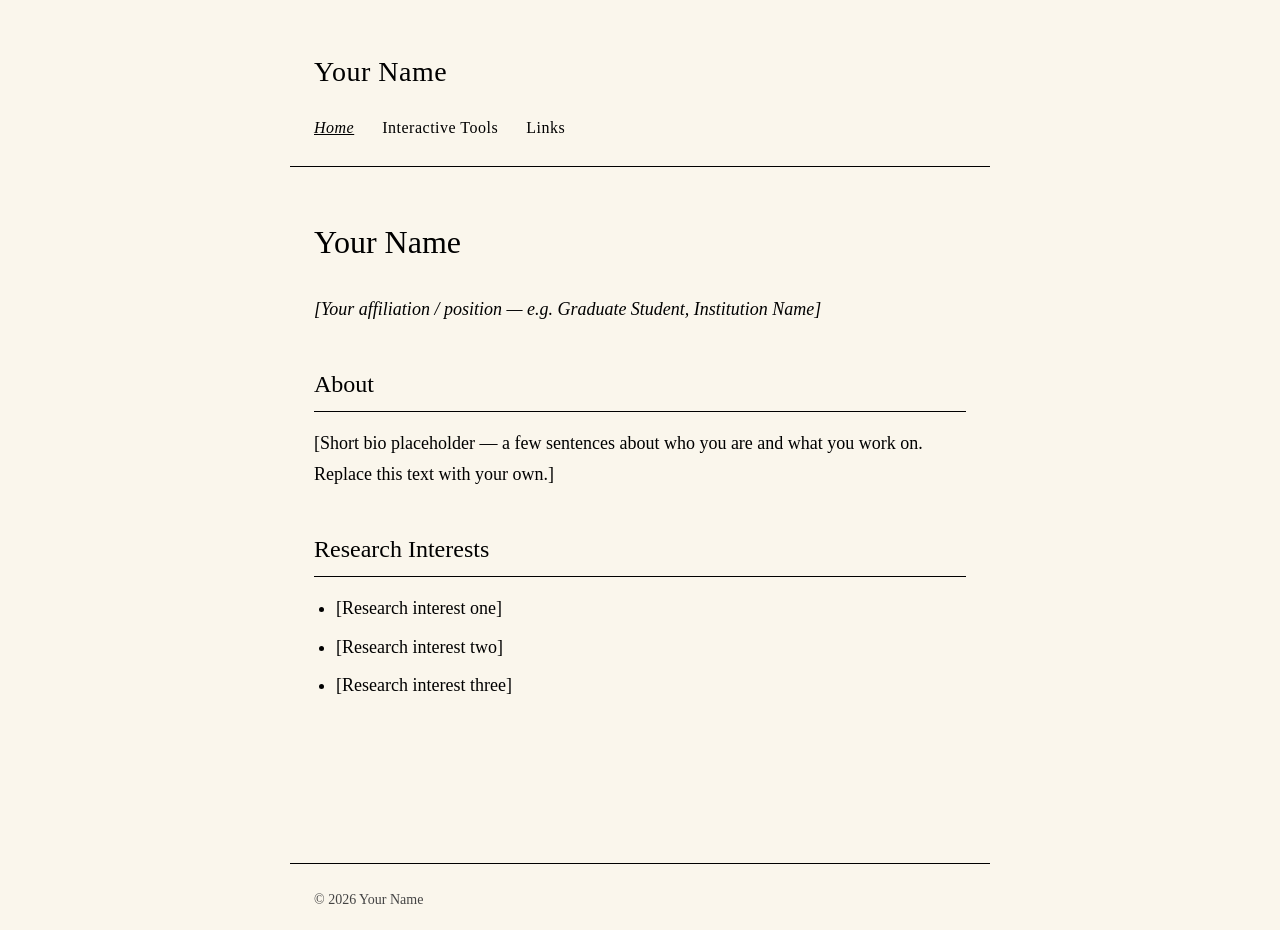
==== index.html @ babb1900 "Add files via upload" ====
<!DOCTYPE html>
<html lang="en">
<head>
  <meta charset="UTF-8" />
  <meta name="viewport" content="width=device-width, initial-scale=1.0" />
  <title>Your Name</title>
  <link rel="stylesheet" href="style.css" />
</head>
<body>

  <header class="site-header">
    <p class="site-title">Your Name</p>
    <nav class="site-nav" aria-label="Main navigation">
      <ul>
        <li><a href="index.html" aria-current="page">Home</a></li>
        <li><a href="tools.html">Interactive Tools</a></li>
        <li><a href="links.html">Links</a></li>
      </ul>
    </nav>
  </header>

  <main class="page-wrap">
    <h1>Your Name</h1>
    <p class="affiliation">[Your affiliation / position — e.g. Graduate Student, Institution Name]</p>

    <h2>About</h2>
    <p>[Short bio placeholder — a few sentences about who you are and what you work on. Replace this text with your own.]</p>

    <h2>Research Interests</h2>
    <ul class="plain-list">
      <li>[Research interest one]</li>
      <li>[Research interest two]</li>
      <li>[Research interest three]</li>
    </ul>
  </main>

  <footer class="site-footer">
    <p>&copy; <span id="year"></span> Your Name</p>
  </footer>

  <script>
    document.getElementById("year").textContent = new Date().getFullYear();
  </script>

</body>
</html>
---- style.css ----
/* ---------------------------------------------
   Base
--------------------------------------------- */
* {
  box-sizing: border-box;
}

body {
  margin: 0;
  background-color: #FAF6EC; /* cream */
  color: #000000;
  font-family: "Times New Roman", Times, serif;
  line-height: 1.7;
  font-size: 18px;
}

a {
  color: #000000;
  text-decoration: underline;
}

a:hover,
a:focus {
  color: #444444;
}

a:focus-visible,
button:focus-visible {
  outline: 2px solid #000000;
  outline-offset: 3px;
}

/* ---------------------------------------------
   Layout
--------------------------------------------- */
.page-wrap {
  max-width: 700px;
  margin: 0 auto;
  padding: 0 24px 80px;
}

/* ---------------------------------------------
   Nav
--------------------------------------------- */
header.site-header {
  max-width: 700px;
  margin: 0 auto;
  padding: 48px 24px 24px;
  border-bottom: 1px solid #000000;
  margin-bottom: 48px;
}

.site-title {
  font-size: 28px;
  margin: 0 0 16px;
  font-weight: normal;
  letter-spacing: 0.5px;
}

nav.site-nav ul {
  list-style: none;
  display: flex;
  gap: 28px;
  margin: 0;
  padding: 0;
}

nav.site-nav a {
  text-decoration: none;
  font-size: 16px;
  letter-spacing: 0.5px;
}

nav.site-nav a[aria-current="page"] {
  text-decoration: underline;
  font-style: italic;
}

/* ---------------------------------------------
   Typography
--------------------------------------------- */
h1 {
  font-size: 32px;
  font-weight: normal;
  margin: 0 0 24px;
}

h2 {
  font-size: 24px;
  font-weight: normal;
  margin: 40px 0 16px;
  border-bottom: 1px solid #000000;
  padding-bottom: 6px;
}

p {
  margin: 0 0 18px;
}

.affiliation {
  font-style: italic;
  margin: 0 0 32px;
  font-size: 18px;
}

/* ---------------------------------------------
   Lists
--------------------------------------------- */
ul.plain-list {
  padding-left: 22px;
  margin: 0 0 18px;
}

ul.plain-list li {
  margin-bottom: 8px;
}

/* ---------------------------------------------
   Links page
--------------------------------------------- */
ul.links-list {
  list-style: none;
  padding: 0;
  margin: 0;
}

ul.links-list li {
  padding: 14px 0;
  border-bottom: 1px solid #cfc9b8;
}

ul.links-list li:first-child {
  border-top: 1px solid #cfc9b8;
}

/* ---------------------------------------------
   Tools page
--------------------------------------------- */
.tool-block {
  margin-bottom: 48px;
  padding-bottom: 32px;
  border-bottom: 1px solid #cfc9b8;
}

.tool-block:last-child {
  border-bottom: none;
}

.tool-placeholder {
  border: 1px dashed #000000;
  padding: 40px 20px;
  text-align: center;
  font-style: italic;
  color: #555555;
}

/* ---------------------------------------------
   Footer
--------------------------------------------- */
footer.site-footer {
  max-width: 700px;
  margin: 64px auto 0;
  padding: 24px 24px 0;
  border-top: 1px solid #000000;
  font-size: 14px;
  color: #444444;
}
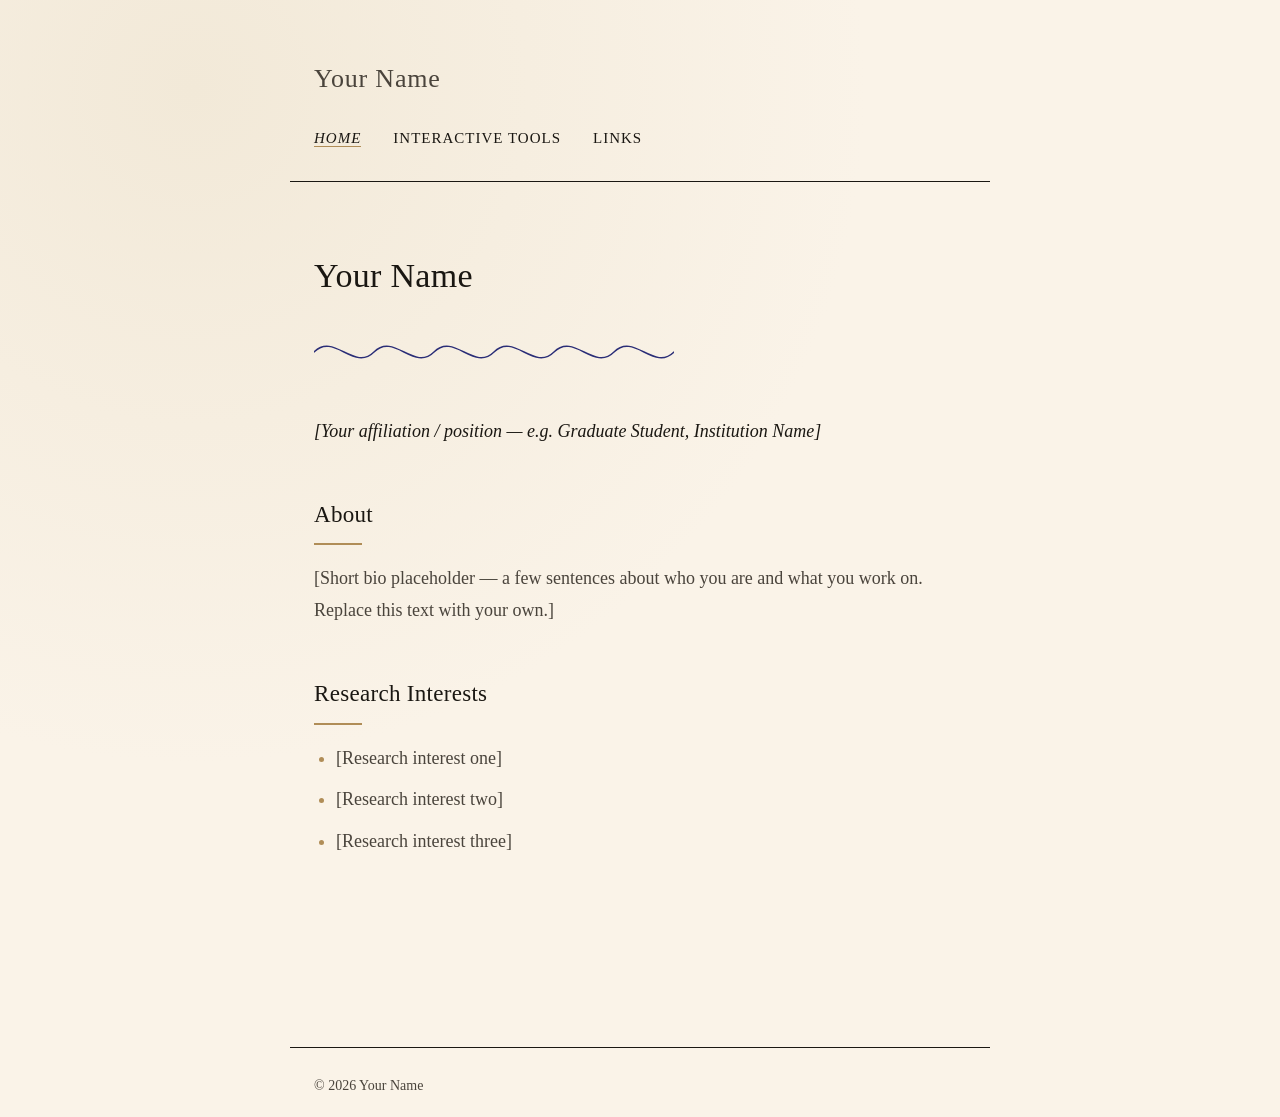
==== commit 26a9d066: "Add files via upload" ====
--- a/index.html
+++ b/index.html
@@ -20,27 +20,35 @@
   </header>
 
   <main class="page-wrap">
-    <h1>Your Name</h1>
-    <p class="affiliation">[Your affiliation / position — e.g. Graduate Student, Institution Name]</p>
+    <div class="hero">
+      <h1>Your Name</h1>
 
-    <h2>About</h2>
-    <p>[Short bio placeholder — a few sentences about who you are and what you work on. Replace this text with your own.]</p>
+      <svg class="wave-signature" viewBox="0 0 360 48" xmlns="http://www.w3.org/2000/svg" aria-hidden="true">
+        <path d="M0,24 C20,4 40,44 60,24 C80,4 100,44 120,24 C140,4 160,44 180,24 C200,4 220,44 240,24 C260,4 280,44 300,24 C320,4 340,44 360,24" />
+      </svg>
 
-    <h2>Research Interests</h2>
-    <ul class="plain-list">
-      <li>[Research interest one]</li>
-      <li>[Research interest two]</li>
-      <li>[Research interest three]</li>
-    </ul>
+      <p class="affiliation">[Your affiliation / position — e.g. Graduate Student, Institution Name]</p>
+    </div>
+
+    <section data-reveal>
+      <h2>About</h2>
+      <p>[Short bio placeholder — a few sentences about who you are and what you work on. Replace this text with your own.]</p>
+    </section>
+
+    <section data-reveal>
+      <h2>Research Interests</h2>
+      <ul class="plain-list">
+        <li>[Research interest one]</li>
+        <li>[Research interest two]</li>
+        <li>[Research interest three]</li>
+      </ul>
+    </section>
   </main>
 
   <footer class="site-footer">
     <p>&copy; <span id="year"></span> Your Name</p>
   </footer>
 
-  <script>
-    document.getElementById("year").textContent = new Date().getFullYear();
-  </script>
-
+  <script src="script.js"></script>
 </body>
 </html>
--- a/style.css
+++ b/style.css
@@ -1,123 +1,232 @@
-/* ---------------------------------------------
+/* ==================================================
+   Design tokens
+================================================== */
+:root {
+  --cream: #FAF3E8;
+  --cream-deep: #F2E9D8;
+  --ink: #1A1712;
+  --ink-soft: #4A443C;
+  --indigo: #2B2E77;
+  --gold: #B08D57;
+  --rule: #DDD2B8;
+}
+
+@view-transition {
+  navigation: auto;
+}
+
+/* ==================================================
    Base
---------------------------------------------- */
-* {
-  box-sizing: border-box;
+================================================== */
+* { box-sizing: border-box; }
+
+@media (prefers-reduced-motion: reduce) {
+  *, *::before, *::after {
+    animation-duration: 0.001ms !important;
+    animation-iteration-count: 1 !important;
+    transition-duration: 0.001ms !important;
+    scroll-behavior: auto !important;
+  }
+}
+
+html {
+  scroll-behavior: smooth;
 }
 
 body {
   margin: 0;
-  background-color: #FAF6EC; /* cream */
-  color: #000000;
+  background-color: var(--cream);
+  background-image: radial-gradient(circle at 15% 8%, var(--cream-deep) 0%, transparent 45%);
+  color: var(--ink);
   font-family: "Times New Roman", Times, serif;
-  line-height: 1.7;
+  line-height: 1.75;
   font-size: 18px;
 }
 
 a {
-  color: #000000;
-  text-decoration: underline;
+  color: var(--ink);
+  text-decoration: none;
+  background-image: linear-gradient(var(--indigo), var(--indigo));
+  background-size: 0% 1px;
+  background-position: 0 100%;
+  background-repeat: no-repeat;
+  padding-bottom: 1px;
+  transition: background-size 0.35s ease, color 0.35s ease;
 }
 
 a:hover,
 a:focus {
-  color: #444444;
+  color: var(--indigo);
+  background-size: 100% 1px;
 }
 
 a:focus-visible,
 button:focus-visible {
-  outline: 2px solid #000000;
+  outline: 2px solid var(--indigo);
   outline-offset: 3px;
 }
 
-/* ---------------------------------------------
+/* ==================================================
    Layout
---------------------------------------------- */
+================================================== */
 .page-wrap {
   max-width: 700px;
   margin: 0 auto;
-  padding: 0 24px 80px;
-}
-
-/* ---------------------------------------------
-   Nav
---------------------------------------------- */
+  padding: 0 24px 100px;
+}
+
+/* ==================================================
+   Header / Nav
+================================================== */
 header.site-header {
   max-width: 700px;
   margin: 0 auto;
-  padding: 48px 24px 24px;
-  border-bottom: 1px solid #000000;
-  margin-bottom: 48px;
+  padding: 56px 24px 28px;
+  border-bottom: 1px solid var(--ink);
+  margin-bottom: 64px;
 }
 
 .site-title {
-  font-size: 28px;
-  margin: 0 0 16px;
+  font-size: 26px;
+  margin: 0 0 20px;
   font-weight: normal;
-  letter-spacing: 0.5px;
+  letter-spacing: 0.8px;
 }
 
 nav.site-nav ul {
   list-style: none;
   display: flex;
-  gap: 28px;
+  gap: 32px;
   margin: 0;
   padding: 0;
 }
 
 nav.site-nav a {
-  text-decoration: none;
-  font-size: 16px;
-  letter-spacing: 0.5px;
+  font-size: 15px;
+  letter-spacing: 1px;
+  text-transform: uppercase;
+  background-image: linear-gradient(var(--gold), var(--gold));
+  background-size: 0% 1px;
+}
+
+nav.site-nav a:hover,
+nav.site-nav a:focus {
+  color: var(--ink);
+  background-size: 100% 1px;
 }
 
 nav.site-nav a[aria-current="page"] {
-  text-decoration: underline;
   font-style: italic;
-}
-
-/* ---------------------------------------------
+  background-size: 100% 1px;
+}
+
+/* ==================================================
+   Hero + signature wave
+================================================== */
+.hero {
+  margin-bottom: 8px;
+}
+
+.wave-signature {
+  width: 100%;
+  max-width: 360px;
+  height: 48px;
+  margin: 4px 0 40px;
+  display: block;
+}
+
+.wave-signature path {
+  fill: none;
+  stroke: var(--indigo);
+  stroke-width: 1.4;
+  stroke-linecap: round;
+  stroke-dasharray: 600;
+  stroke-dashoffset: 600;
+  animation: draw-wave 2.2s ease forwards 0.3s,
+             pulse-wave 4.5s ease-in-out infinite 2.6s;
+}
+
+@keyframes draw-wave {
+  to { stroke-dashoffset: 0; }
+}
+
+@keyframes pulse-wave {
+  0%, 100% { opacity: 0.55; }
+  50% { opacity: 1; }
+}
+
+/* ==================================================
    Typography
---------------------------------------------- */
+================================================== */
 h1 {
-  font-size: 32px;
+  font-size: 34px;
   font-weight: normal;
-  margin: 0 0 24px;
+  letter-spacing: 0.3px;
+  margin: 0 0 22px;
 }
 
 h2 {
-  font-size: 24px;
+  font-size: 23px;
   font-weight: normal;
-  margin: 40px 0 16px;
-  border-bottom: 1px solid #000000;
-  padding-bottom: 6px;
-}
-
-p {
-  margin: 0 0 18px;
-}
+  letter-spacing: 0.3px;
+  margin: 48px 0 18px;
+  position: relative;
+  padding-bottom: 10px;
+}
+
+h2::after {
+  content: "";
+  position: absolute;
+  left: 0;
+  bottom: 0;
+  width: 48px;
+  height: 2px;
+  background: var(--gold);
+}
+
+p { margin: 0 0 18px; color: var(--ink-soft); }
 
 .affiliation {
   font-style: italic;
-  margin: 0 0 32px;
+  margin: 0 0 36px;
   font-size: 18px;
-}
-
-/* ---------------------------------------------
+  color: var(--ink);
+}
+
+/* ==================================================
+   Scroll reveal
+================================================== */
+[data-reveal] {
+  opacity: 0;
+  transform: translateY(16px);
+  transition: opacity 0.7s ease, transform 0.7s ease;
+}
+
+[data-reveal].is-visible {
+  opacity: 1;
+  transform: translateY(0);
+}
+
+/* ==================================================
    Lists
---------------------------------------------- */
+================================================== */
 ul.plain-list {
   padding-left: 22px;
   margin: 0 0 18px;
 }
 
 ul.plain-list li {
-  margin-bottom: 8px;
-}
-
-/* ---------------------------------------------
+  margin-bottom: 10px;
+  color: var(--ink-soft);
+}
+
+ul.plain-list li::marker {
+  color: var(--gold);
+}
+
+/* ==================================================
    Links page
---------------------------------------------- */
+================================================== */
 ul.links-list {
   list-style: none;
   padding: 0;
@@ -125,43 +234,75 @@
 }
 
 ul.links-list li {
-  padding: 14px 0;
-  border-bottom: 1px solid #cfc9b8;
+  padding: 16px 0;
+  border-bottom: 1px solid var(--rule);
+  transition: padding-left 0.3s ease;
 }
 
 ul.links-list li:first-child {
-  border-top: 1px solid #cfc9b8;
-}
-
-/* ---------------------------------------------
+  border-top: 1px solid var(--rule);
+}
+
+ul.links-list li:hover {
+  padding-left: 8px;
+}
+
+ul.links-list a {
+  font-size: 19px;
+}
+
+/* ==================================================
    Tools page
---------------------------------------------- */
+================================================== */
 .tool-block {
-  margin-bottom: 48px;
-  padding-bottom: 32px;
-  border-bottom: 1px solid #cfc9b8;
-}
-
-.tool-block:last-child {
-  border-bottom: none;
-}
+  margin-bottom: 52px;
+  padding-bottom: 36px;
+  border-bottom: 1px solid var(--rule);
+}
+
+.tool-block:last-child { border-bottom: none; }
 
 .tool-placeholder {
-  border: 1px dashed #000000;
-  padding: 40px 20px;
+  border: 1px dashed var(--gold);
+  padding: 44px 20px;
   text-align: center;
   font-style: italic;
-  color: #555555;
-}
-
-/* ---------------------------------------------
+  color: var(--ink-soft);
+  background: var(--cream-deep);
+  transition: background 0.3s ease;
+}
+
+.tool-placeholder:hover {
+  background: #EEE2C8;
+}
+
+/* ==================================================
    Footer
---------------------------------------------- */
+================================================== */
 footer.site-footer {
   max-width: 700px;
-  margin: 64px auto 0;
-  padding: 24px 24px 0;
-  border-top: 1px solid #000000;
+  margin: 72px auto 0;
+  padding: 26px 24px 0;
+  border-top: 1px solid var(--ink);
   font-size: 14px;
-  color: #444444;
-}
+  color: var(--ink-soft);
+}
+
+/* ==================================================
+   View Transitions (cross-page)
+================================================== */
+::view-transition-old(root) {
+  animation: fade-slide-out 0.4s ease both;
+}
+
+::view-transition-new(root) {
+  animation: fade-slide-in 0.45s ease both;
+}
+
+@keyframes fade-slide-out {
+  to { opacity: 0; transform: translateY(-8px); }
+}
+
+@keyframes fade-slide-in {
+  from { opacity: 0; transform: translateY(8px); }
+}
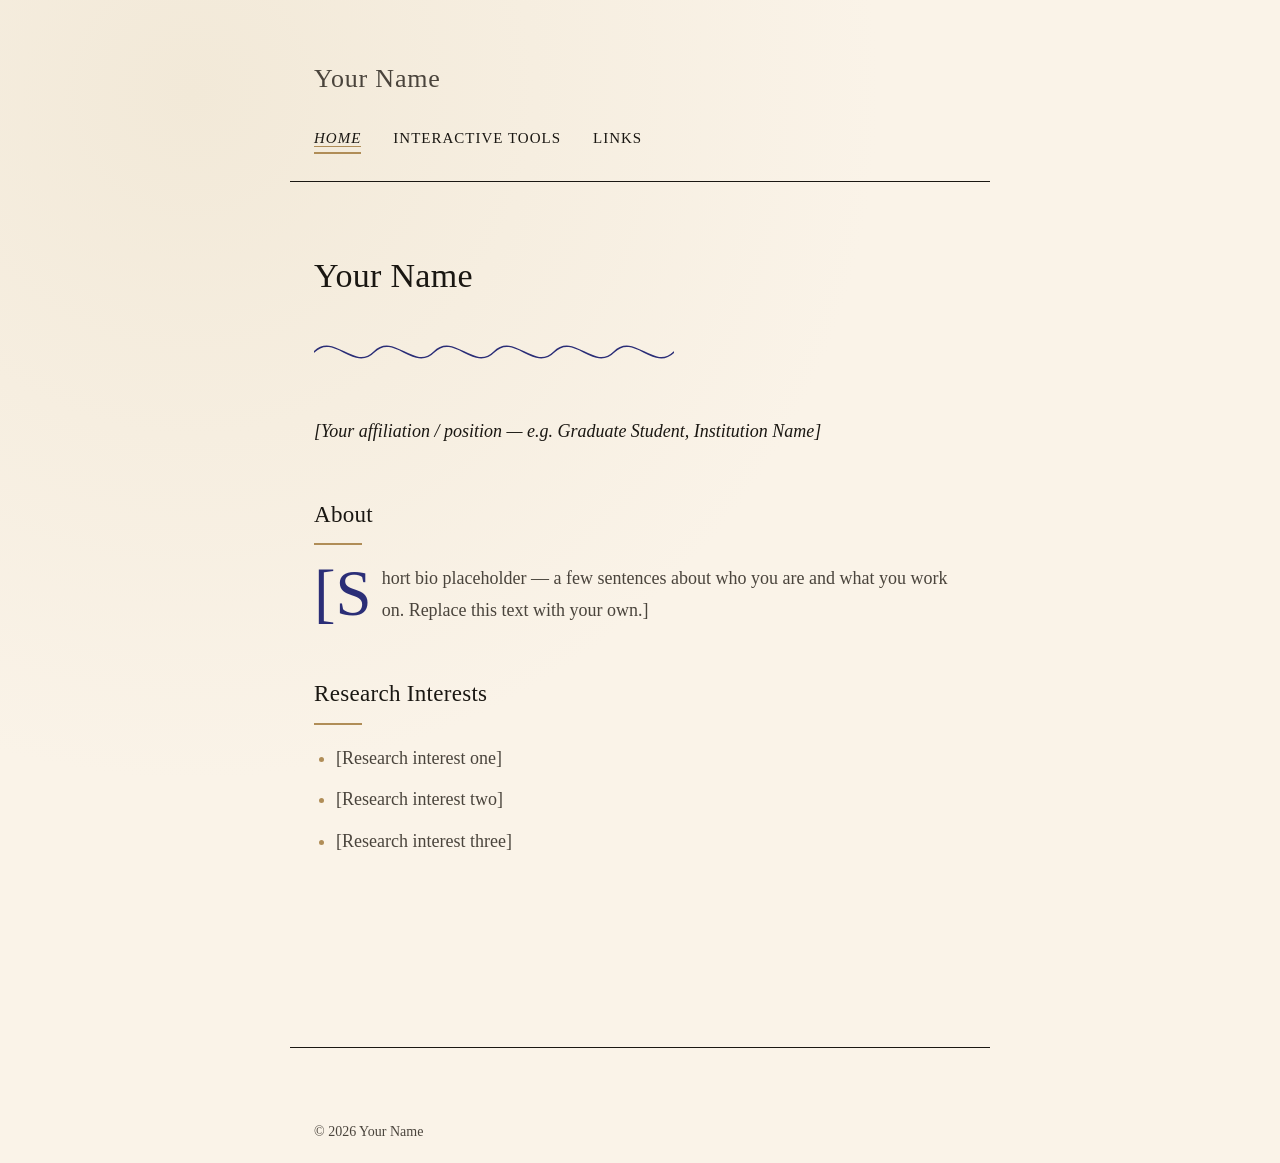
==== commit e85dd41c: "Add files via upload" ====
--- a/index.html
+++ b/index.html
@@ -32,7 +32,7 @@
 
     <section data-reveal>
       <h2>About</h2>
-      <p>[Short bio placeholder — a few sentences about who you are and what you work on. Replace this text with your own.]</p>
+      <p class="lead">[Short bio placeholder — a few sentences about who you are and what you work on. Replace this text with your own.]</p>
     </section>
 
     <section data-reveal>
@@ -46,6 +46,9 @@
   </main>
 
   <footer class="site-footer">
+    <svg class="wave-signature footer-wave" viewBox="0 0 360 48" xmlns="http://www.w3.org/2000/svg" aria-hidden="true">
+      <path d="M0,24 C20,4 40,44 60,24 C80,4 100,44 120,24 C140,4 160,44 180,24 C200,4 220,44 240,24 C260,4 280,44 300,24 C320,4 340,44 360,24" />
+    </svg>
     <p>&copy; <span id="year"></span> Your Name</p>
   </footer>
 
--- a/style.css
+++ b/style.css
@@ -277,8 +277,66 @@
 }
 
 /* ==================================================
+   Drop cap
+================================================== */
+p.lead::first-letter {
+  font-size: 3.6em;
+  line-height: 0.75;
+  float: left;
+  padding-right: 10px;
+  padding-top: 6px;
+  color: var(--indigo);
+}
+
+/* ==================================================
+   Sliding nav indicator
+================================================== */
+nav.site-nav ul {
+  position: relative;
+}
+
+.nav-indicator {
+  position: absolute;
+  bottom: -1px;
+  height: 2px;
+  background: var(--gold);
+  left: 0;
+  width: 0;
+  transition: left 0.35s ease, width 0.35s ease;
+}
+
+/* ==================================================
+   Lensing tool frame
+================================================== */
+.lens-frame {
+  border: 1px solid var(--ink);
+  background: #000000;
+  margin: 8px 0 4px;
+  overflow-x: auto;
+  line-height: 0;
+}
+
+.lens-caption {
+  font-size: 15px;
+  font-style: italic;
+  color: var(--ink-soft);
+  margin-top: 12px;
+}
+
+/* ==================================================
    Footer
 ================================================== */
+.footer-wave {
+  max-width: 220px;
+  height: 28px;
+  opacity: 0.4;
+  margin: 0 0 18px;
+}
+
+.footer-wave path {
+  animation: pulse-wave 5s ease-in-out infinite;
+}
+
 footer.site-footer {
   max-width: 700px;
   margin: 72px auto 0;
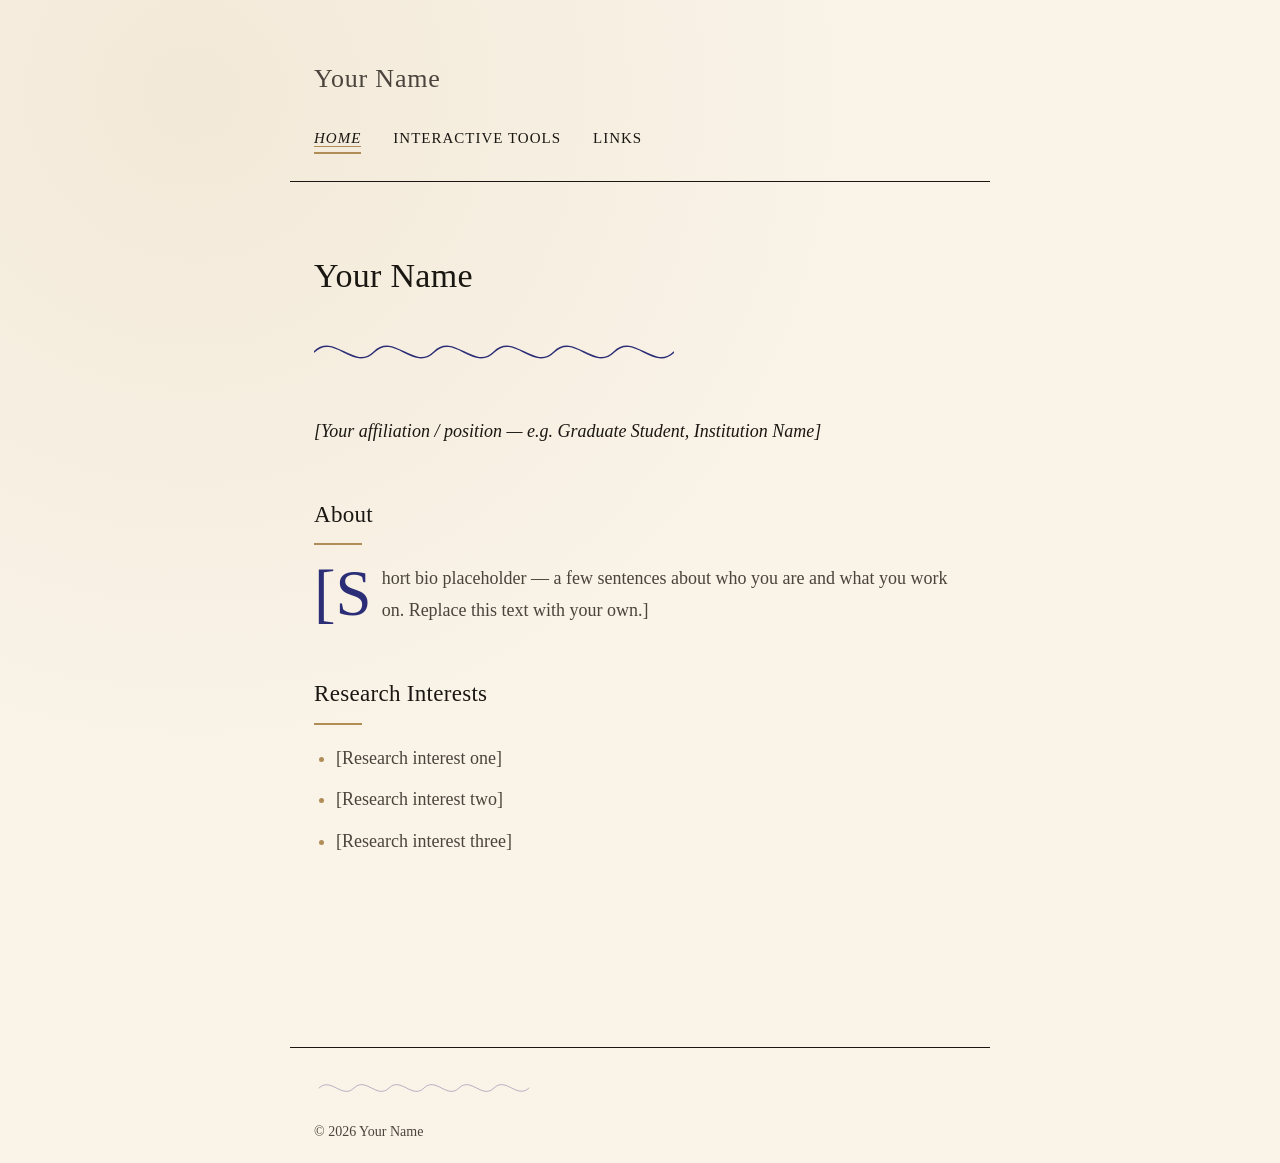
==== commit fcbb260a: "Add files via upload" ====
--- a/index.html
+++ b/index.html
@@ -4,6 +4,11 @@
   <meta charset="UTF-8" />
   <meta name="viewport" content="width=device-width, initial-scale=1.0" />
   <title>Your Name</title>
+  <meta name="description" content="[One-line description of who you are and what you research — shown in search results and link previews.]" />
+  <meta property="og:title" content="Your Name" />
+  <meta property="og:type" content="website" />
+  <meta property="og:description" content="[Same one-line description, shown when this link is shared.]" />
+  <link rel="icon" type="image/svg+xml" href="data:image/svg+xml,%3Csvg xmlns=%27http://www.w3.org/2000/svg%27 viewBox=%270 0 64 64%27%3E%3Ccircle cx=%2732%27 cy=%2732%27 r=%2732%27 fill=%27%23FAF3E8%27/%3E%3Cpath d=%27M6 34C14 20 22 48 32 34C42 20 50 48 58 34%27 stroke=%27%232B2E77%27 stroke-width=%274%27 fill=%27none%27 stroke-linecap=%27round%27/%3E%3C/svg%3E" />
   <link rel="stylesheet" href="style.css" />
 </head>
 <body>
--- a/style.css
+++ b/style.css
@@ -262,20 +262,6 @@
 
 .tool-block:last-child { border-bottom: none; }
 
-.tool-placeholder {
-  border: 1px dashed var(--gold);
-  padding: 44px 20px;
-  text-align: center;
-  font-style: italic;
-  color: var(--ink-soft);
-  background: var(--cream-deep);
-  transition: background 0.3s ease;
-}
-
-.tool-placeholder:hover {
-  background: #EEE2C8;
-}
-
 /* ==================================================
    Drop cap
 ================================================== */
@@ -306,22 +292,60 @@
 }
 
 /* ==================================================
-   Lensing tool frame
-================================================== */
-.lens-frame {
-  border: 1px solid var(--ink);
-  background: #000000;
+   Simulation frames (lensing + BBH merger)
+================================================== */
+.sim-frame {
+  border: 2px solid var(--ink);
+  border-radius: 16px;
+  background: #FAF3E8;
   margin: 8px 0 4px;
+  overflow: hidden;
+}
+
+.sim-scroll {
   overflow-x: auto;
   line-height: 0;
 }
 
-.lens-caption {
+.sim-caption {
   font-size: 15px;
   font-style: italic;
   color: var(--ink-soft);
   margin-top: 12px;
 }
+
+/* ==================================================
+   Pill button (randomize / play controls)
+================================================== */
+.btn-pill {
+  display: inline-flex;
+  align-items: center;
+  gap: 8px;
+  padding: 10px 24px;
+  margin: 4px 0 20px;
+  border: 1.5px solid var(--ink);
+  border-radius: 999px;
+  background: transparent;
+  color: var(--ink);
+  font-family: "Times New Roman", Times, serif;
+  font-size: 16px;
+  letter-spacing: 0.4px;
+  cursor: pointer;
+  transition: background 0.3s ease, color 0.3s ease, transform 0.2s ease, box-shadow 0.3s ease;
+}
+
+.btn-pill:hover {
+  background: var(--indigo);
+  color: var(--cream);
+  border-color: var(--indigo);
+  transform: translateY(-1px);
+  box-shadow: 0 6px 16px rgba(43, 46, 119, 0.25);
+}
+
+.btn-pill:active {
+  transform: translateY(0);
+}
+
 
 /* ==================================================
    Footer
@@ -334,6 +358,7 @@
 }
 
 .footer-wave path {
+  stroke-dashoffset: 0;
   animation: pulse-wave 5s ease-in-out infinite;
 }
 
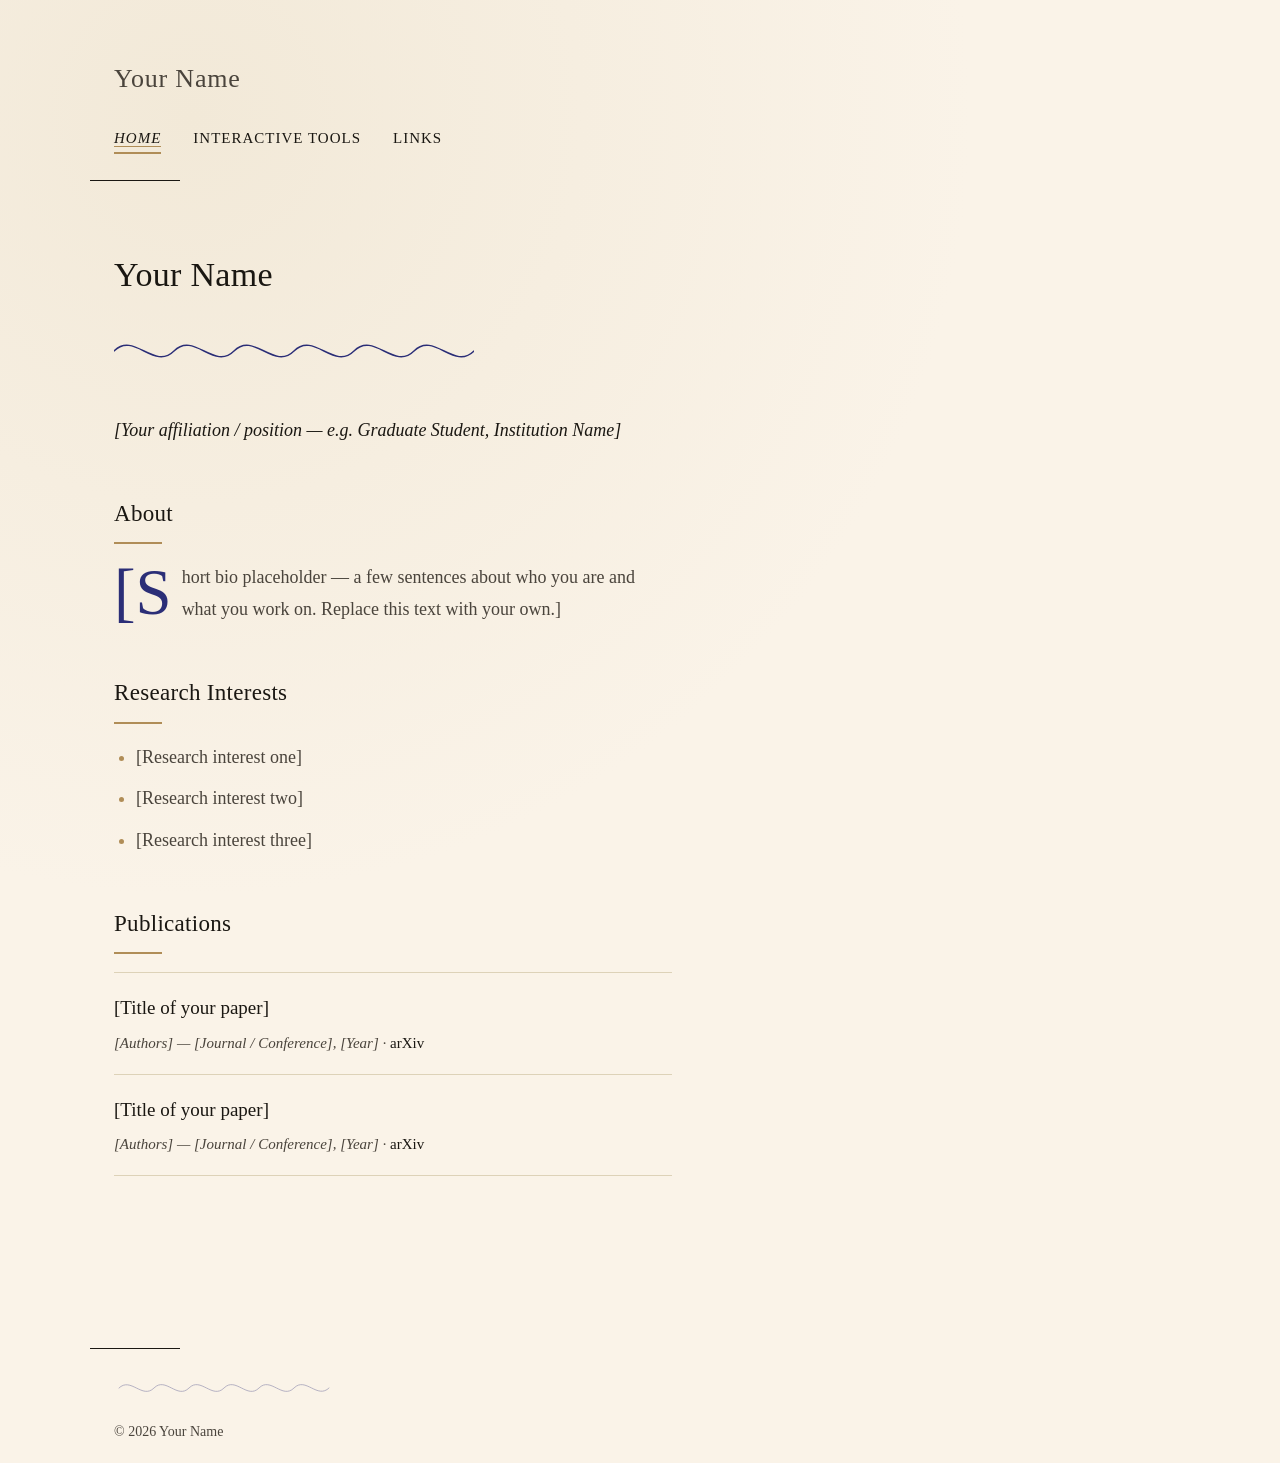
==== commit 9b33a93e: "Add files via upload" ====
--- a/index.html
+++ b/index.html
@@ -48,6 +48,20 @@
         <li>[Research interest three]</li>
       </ul>
     </section>
+
+    <section data-reveal>
+      <h2>Publications</h2>
+      <ul class="pub-list">
+        <li>
+          <a href="#" class="pub-title">[Title of your paper]</a>
+          <p class="pub-meta">[Authors] &mdash; <em>[Journal / Conference]</em>, [Year] &middot; <a href="#">arXiv</a></p>
+        </li>
+        <li>
+          <a href="#" class="pub-title">[Title of your paper]</a>
+          <p class="pub-meta">[Authors] &mdash; <em>[Journal / Conference]</em>, [Year] &middot; <a href="#">arXiv</a></p>
+        </li>
+      </ul>
+    </section>
   </main>
 
   <footer class="site-footer">
--- a/style.css
+++ b/style.css
@@ -31,10 +31,14 @@
 
 html {
   scroll-behavior: smooth;
+  overflow-x: hidden;
+  width: 100%;
 }
 
 body {
   margin: 0;
+  overflow-x: hidden;
+  width: 100%;
   background-color: var(--cream);
   background-image: radial-gradient(circle at 15% 8%, var(--cream-deep) 0%, transparent 45%);
   color: var(--ink);
@@ -70,7 +74,7 @@
    Layout
 ================================================== */
 .page-wrap {
-  max-width: 700px;
+  max-width: 1100px;
   margin: 0 auto;
   padding: 0 24px 100px;
 }
@@ -79,11 +83,20 @@
    Header / Nav
 ================================================== */
 header.site-header {
-  max-width: 700px;
-  margin: 0 auto;
+  position: relative;
+  max-width: 1100px;
+  margin: 0 auto 64px;
   padding: 56px 24px 28px;
-  border-bottom: 1px solid var(--ink);
-  margin-bottom: 64px;
+}
+
+header.site-header::after {
+  content: "";
+  position: absolute;
+  left: 0;
+  bottom: 0;
+  width: 90px;
+  height: 1px;
+  background: var(--ink);
 }
 
 .site-title {
@@ -186,6 +199,18 @@
 
 p { margin: 0 0 18px; color: var(--ink-soft); }
 
+/* Body text and lists keep a comfortable reading measure even though the
+   page itself is wide — long lines are harder to read regardless of
+   screen size. Headings, the hero, and simulation panels are exempt so
+   they can use the full available width. */
+p, .affiliation, ul.plain-list, ul.links-list {
+  max-width: 62ch;
+}
+
+.sim-caption {
+  max-width: none;
+}
+
 .affiliation {
   font-style: italic;
   margin: 0 0 36px;
@@ -292,6 +317,42 @@
 }
 
 /* ==================================================
+   Publications
+================================================== */
+.pub-list {
+  list-style: none;
+  padding: 0;
+  margin: 0;
+  max-width: 62ch;
+}
+
+.pub-list li {
+  padding: 18px 0;
+  border-bottom: 1px solid var(--rule);
+}
+
+.pub-list li:first-child {
+  border-top: 1px solid var(--rule);
+}
+
+.pub-title {
+  display: block;
+  font-size: 19px;
+  margin-bottom: 4px;
+}
+
+.pub-meta {
+  margin: 0;
+  font-size: 15px;
+  font-style: italic;
+  color: var(--ink-soft);
+}
+
+.pub-meta a {
+  font-style: normal;
+}
+
+/* ==================================================
    Simulation frames (lensing + BBH merger)
 ================================================== */
 .sim-frame {
@@ -300,11 +361,18 @@
   background: #FAF3E8;
   margin: 8px 0 4px;
   overflow: hidden;
+  max-width: 100%;
 }
 
 .sim-scroll {
   overflow-x: auto;
   line-height: 0;
+  max-width: 100%;
+}
+
+.sim-scroll canvas {
+  max-width: 100%;
+  display: block;
 }
 
 .sim-caption {
@@ -363,14 +431,24 @@
 }
 
 footer.site-footer {
-  max-width: 700px;
+  position: relative;
+  max-width: 1100px;
   margin: 72px auto 0;
   padding: 26px 24px 0;
-  border-top: 1px solid var(--ink);
   font-size: 14px;
   color: var(--ink-soft);
 }
 
+footer.site-footer::before {
+  content: "";
+  position: absolute;
+  left: 0;
+  top: 0;
+  width: 90px;
+  height: 1px;
+  background: var(--ink);
+}
+
 /* ==================================================
    View Transitions (cross-page)
 ================================================== */
@@ -389,3 +467,32 @@
 @keyframes fade-slide-in {
   from { opacity: 0; transform: translateY(8px); }
 }
+
+/* ==================================================
+   Mobile: prevent nav from overflowing viewport width
+   (overflow here is what forces mobile browsers to
+   zoom the whole page out, causing the "90% width" look)
+================================================== */
+@media (max-width: 600px) {
+  header.site-header {
+    padding: 40px 16px 20px;
+  }
+
+  .page-wrap {
+    padding: 0 16px 80px;
+  }
+
+  .site-title {
+    font-size: 21px;
+  }
+
+  nav.site-nav ul {
+    gap: 14px;
+    flex-wrap: wrap;
+  }
+
+  nav.site-nav a {
+    font-size: 12px;
+    letter-spacing: 0.5px;
+  }
+}
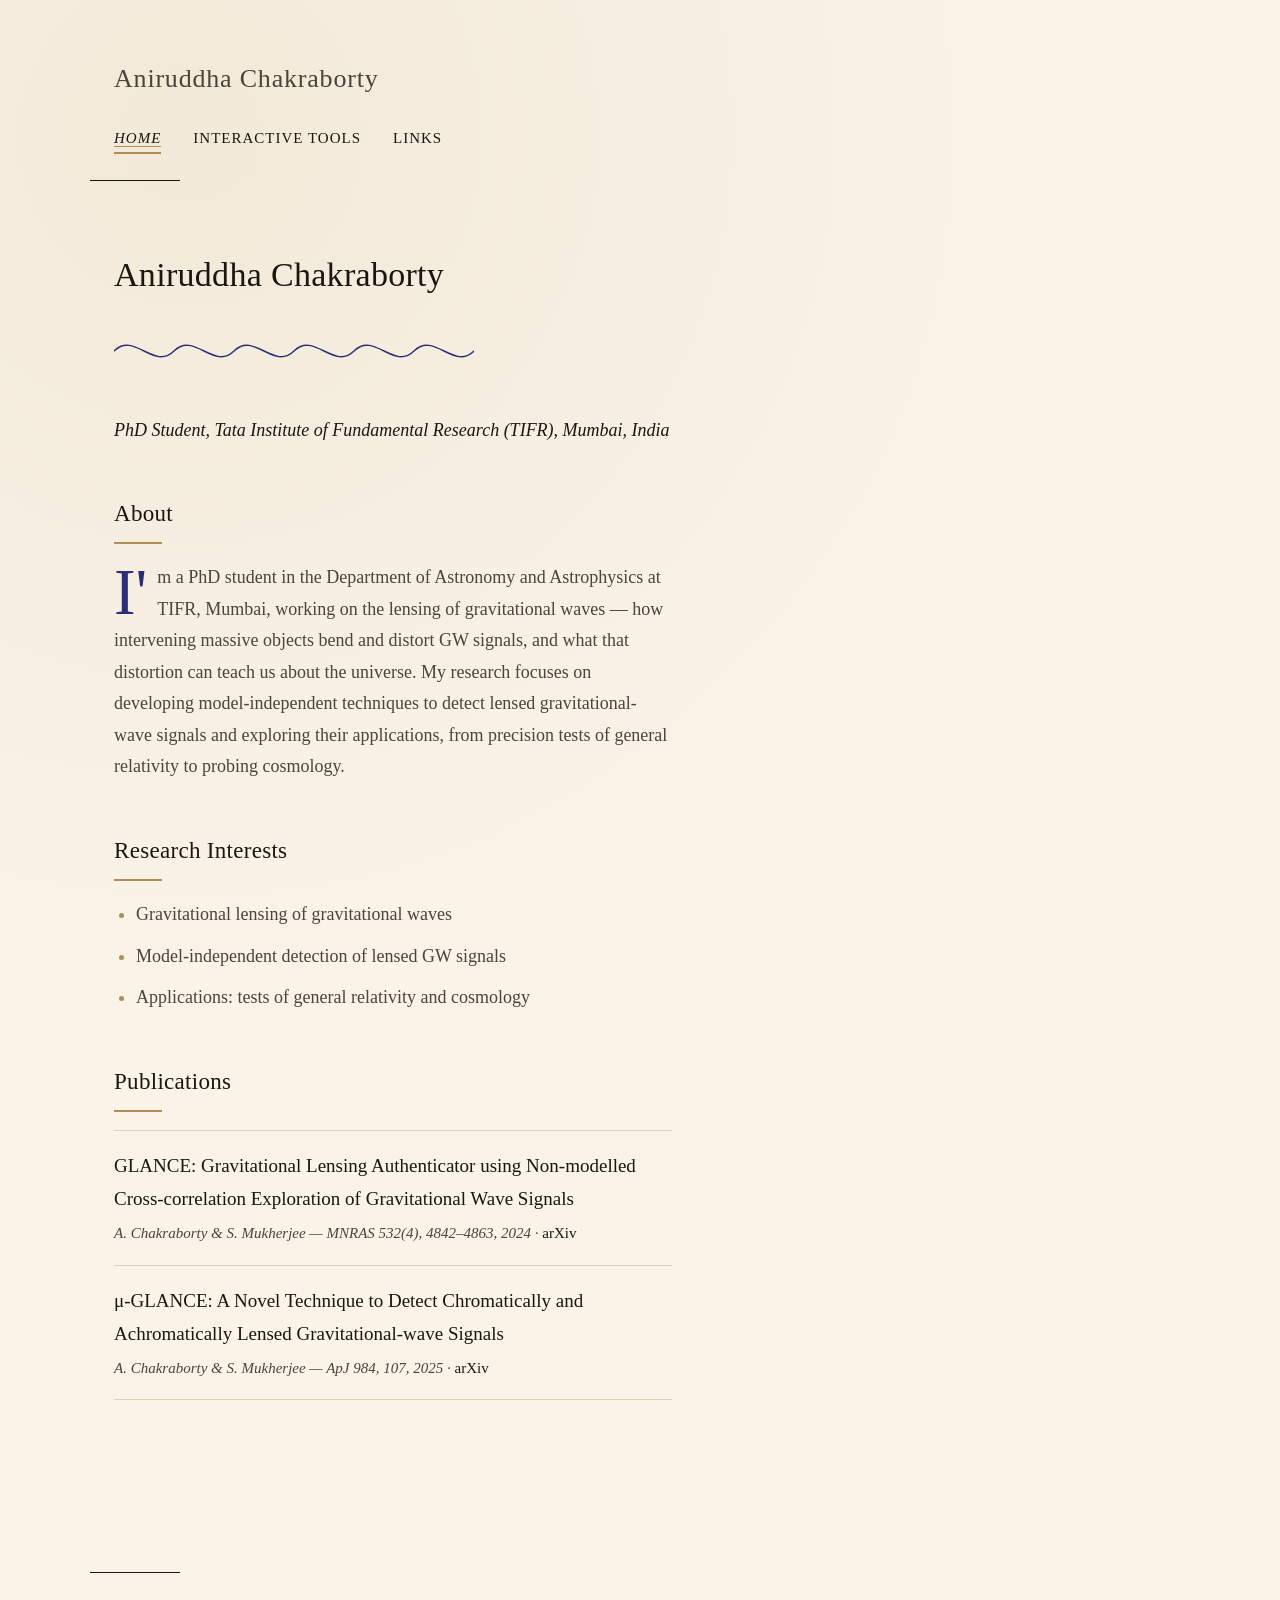
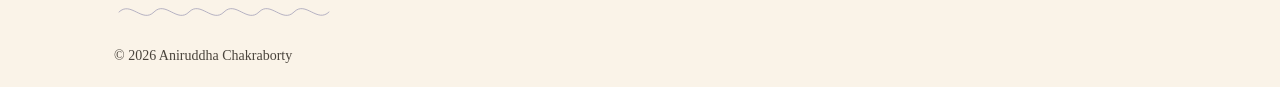
==== commit c09a4916: "Add files via upload" ====
--- a/index.html
+++ b/index.html
@@ -3,18 +3,18 @@
 <head>
   <meta charset="UTF-8" />
   <meta name="viewport" content="width=device-width, initial-scale=1.0" />
-  <title>Your Name</title>
-  <meta name="description" content="[One-line description of who you are and what you research — shown in search results and link previews.]" />
-  <meta property="og:title" content="Your Name" />
+  <title>Aniruddha Chakraborty</title>
+  <meta name="description" content="Aniruddha Chakraborty — PhD student at TIFR working on the lensing of gravitational waves, its detection, and applications." />
+  <meta property="og:title" content="Aniruddha Chakraborty" />
   <meta property="og:type" content="website" />
-  <meta property="og:description" content="[Same one-line description, shown when this link is shared.]" />
+  <meta property="og:description" content="PhD student at TIFR working on the lensing of gravitational waves, its detection, and applications." />
   <link rel="icon" type="image/svg+xml" href="data:image/svg+xml,%3Csvg xmlns=%27http://www.w3.org/2000/svg%27 viewBox=%270 0 64 64%27%3E%3Ccircle cx=%2732%27 cy=%2732%27 r=%2732%27 fill=%27%23FAF3E8%27/%3E%3Cpath d=%27M6 34C14 20 22 48 32 34C42 20 50 48 58 34%27 stroke=%27%232B2E77%27 stroke-width=%274%27 fill=%27none%27 stroke-linecap=%27round%27/%3E%3C/svg%3E" />
   <link rel="stylesheet" href="style.css" />
 </head>
 <body>
 
   <header class="site-header">
-    <p class="site-title">Your Name</p>
+    <p class="site-title">Aniruddha Chakraborty</p>
     <nav class="site-nav" aria-label="Main navigation">
       <ul>
         <li><a href="index.html" aria-current="page">Home</a></li>
@@ -26,26 +26,26 @@
 
   <main class="page-wrap">
     <div class="hero">
-      <h1>Your Name</h1>
+      <h1>Aniruddha Chakraborty</h1>
 
       <svg class="wave-signature" viewBox="0 0 360 48" xmlns="http://www.w3.org/2000/svg" aria-hidden="true">
         <path d="M0,24 C20,4 40,44 60,24 C80,4 100,44 120,24 C140,4 160,44 180,24 C200,4 220,44 240,24 C260,4 280,44 300,24 C320,4 340,44 360,24" />
       </svg>
 
-      <p class="affiliation">[Your affiliation / position — e.g. Graduate Student, Institution Name]</p>
+      <p class="affiliation">PhD Student, Tata Institute of Fundamental Research (TIFR), Mumbai, India</p>
     </div>
 
     <section data-reveal>
       <h2>About</h2>
-      <p class="lead">[Short bio placeholder — a few sentences about who you are and what you work on. Replace this text with your own.]</p>
+      <p class="lead">I'm a PhD student in the Department of Astronomy and Astrophysics at TIFR, Mumbai, working on the lensing of gravitational waves &mdash; how intervening massive objects bend and distort GW signals, and what that distortion can teach us about the universe. My research focuses on developing model-independent techniques to detect lensed gravitational-wave signals and exploring their applications, from precision tests of general relativity to probing cosmology.</p>
     </section>
 
     <section data-reveal>
       <h2>Research Interests</h2>
       <ul class="plain-list">
-        <li>[Research interest one]</li>
-        <li>[Research interest two]</li>
-        <li>[Research interest three]</li>
+        <li>Gravitational lensing of gravitational waves</li>
+        <li>Model-independent detection of lensed GW signals</li>
+        <li>Applications: tests of general relativity and cosmology</li>
       </ul>
     </section>
 
@@ -53,12 +53,12 @@
       <h2>Publications</h2>
       <ul class="pub-list">
         <li>
-          <a href="#" class="pub-title">[Title of your paper]</a>
-          <p class="pub-meta">[Authors] &mdash; <em>[Journal / Conference]</em>, [Year] &middot; <a href="#">arXiv</a></p>
+          <a href="https://academic.oup.com/mnras/article/532/4/4842/7720535" class="pub-title" target="_blank" rel="noopener noreferrer">GLANCE: Gravitational Lensing Authenticator using Non-modelled Cross-correlation Exploration of Gravitational Wave Signals</a>
+          <p class="pub-meta">A. Chakraborty &amp; S. Mukherjee &mdash; <em>MNRAS</em> 532(4), 4842&ndash;4863, 2024 &middot; <a href="https://arxiv.org/abs/2403.03982" target="_blank" rel="noopener noreferrer">arXiv</a></p>
         </li>
         <li>
-          <a href="#" class="pub-title">[Title of your paper]</a>
-          <p class="pub-meta">[Authors] &mdash; <em>[Journal / Conference]</em>, [Year] &middot; <a href="#">arXiv</a></p>
+          <a href="https://iopscience.iop.org/article/10.3847/1538-4357/adc578" class="pub-title" target="_blank" rel="noopener noreferrer">&mu;-GLANCE: A Novel Technique to Detect Chromatically and Achromatically Lensed Gravitational-wave Signals</a>
+          <p class="pub-meta">A. Chakraborty &amp; S. Mukherjee &mdash; <em>ApJ</em> 984, 107, 2025 &middot; <a href="https://arxiv.org/abs/2410.06995" target="_blank" rel="noopener noreferrer">arXiv</a></p>
         </li>
       </ul>
     </section>
@@ -68,7 +68,7 @@
     <svg class="wave-signature footer-wave" viewBox="0 0 360 48" xmlns="http://www.w3.org/2000/svg" aria-hidden="true">
       <path d="M0,24 C20,4 40,44 60,24 C80,4 100,44 120,24 C140,4 160,44 180,24 C200,4 220,44 240,24 C260,4 280,44 300,24 C320,4 340,44 360,24" />
     </svg>
-    <p>&copy; <span id="year"></span> Your Name</p>
+    <p>&copy; <span id="year"></span> Aniruddha Chakraborty</p>
   </footer>
 
   <script src="script.js"></script>
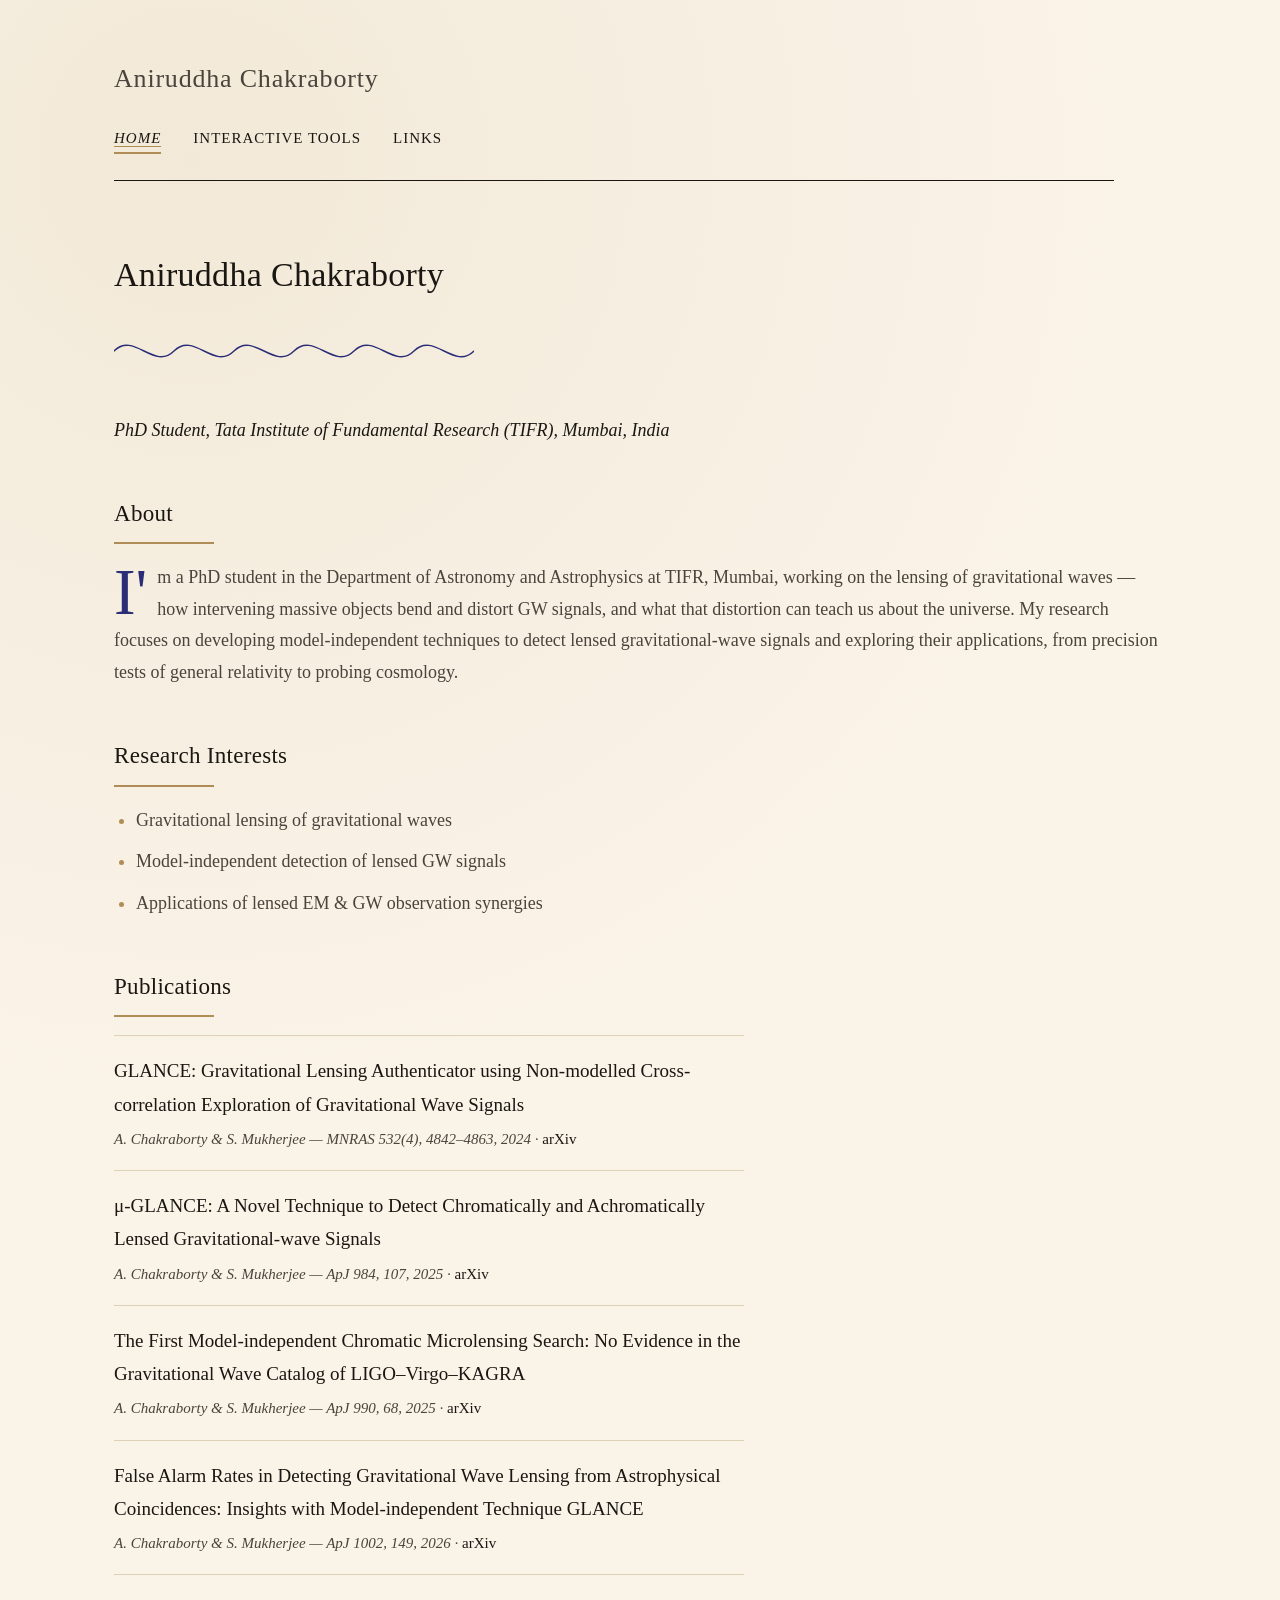
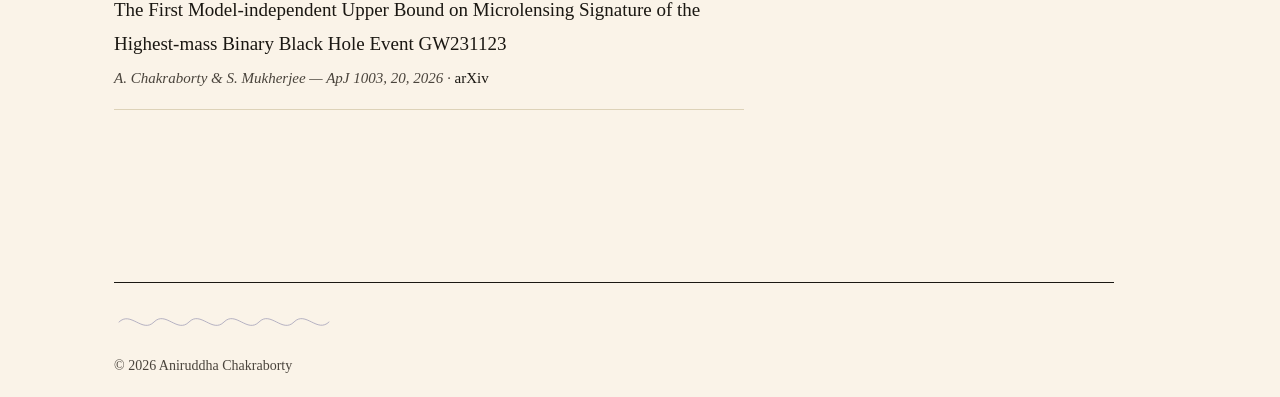
==== commit a21d0f82: "Update index.html" ====
--- a/index.html
+++ b/index.html
@@ -45,7 +45,7 @@
       <ul class="plain-list">
         <li>Gravitational lensing of gravitational waves</li>
         <li>Model-independent detection of lensed GW signals</li>
-        <li>Applications: tests of general relativity and cosmology</li>
+        <li>Applications of lensed EM & GW observation synergies</li>
       </ul>
     </section>
 
@@ -59,6 +59,18 @@
         <li>
           <a href="https://iopscience.iop.org/article/10.3847/1538-4357/adc578" class="pub-title" target="_blank" rel="noopener noreferrer">&mu;-GLANCE: A Novel Technique to Detect Chromatically and Achromatically Lensed Gravitational-wave Signals</a>
           <p class="pub-meta">A. Chakraborty &amp; S. Mukherjee &mdash; <em>ApJ</em> 984, 107, 2025 &middot; <a href="https://arxiv.org/abs/2410.06995" target="_blank" rel="noopener noreferrer">arXiv</a></p>
+        </li>
+        <li>
+          <a href="https://iopscience.iop.org/article/10.3847/1538-4357/adf330" class="pub-title" target="_blank" rel="noopener noreferrer">The First Model-independent Chromatic Microlensing Search: No Evidence in the Gravitational Wave Catalog of LIGO–Virgo–KAGRA</a>
+          <p class="pub-meta">A. Chakraborty &amp; S. Mukherjee &mdash; <em>ApJ</em> 990, 68, 2025 &middot; <a href="https://arxiv.org/abs/2503.16281" target="_blank" rel="noopener noreferrer">arXiv</a></p>
+        </li>
+        <li>
+          <a href="https://iopscience.iop.org/article/10.3847/1538-4357/ae5e71" class="pub-title" target="_blank" rel="noopener noreferrer">False Alarm Rates in Detecting Gravitational Wave Lensing from Astrophysical Coincidences: Insights with Model-independent Technique GLANCE</a>
+          <p class="pub-meta">A. Chakraborty &amp; S. Mukherjee &mdash; <em>ApJ</em> 1002, 149, 2026 &middot; <a href="https://arxiv.org/abs/2510.11790" target="_blank" rel="noopener noreferrer">arXiv</a></p>
+        </li>
+        <li>
+          <a href="https://iopscience.iop.org/article/10.3847/1538-4357/ae61a7" class="pub-title" target="_blank" rel="noopener noreferrer">The First Model-independent Upper Bound on Microlensing Signature of the Highest-mass Binary Black Hole Event GW231123</a>
+          <p class="pub-meta">A. Chakraborty &amp; S. Mukherjee &mdash; <em>ApJ</em> 1003, 20, 2026 &middot; <a href="https://arxiv.org/abs/2512.19077" target="_blank" rel="noopener noreferrer">arXiv</a></p>
         </li>
       </ul>
     </section>
--- a/style.css
+++ b/style.css
@@ -92,9 +92,9 @@
 header.site-header::after {
   content: "";
   position: absolute;
-  left: 0;
+  left: 24px;
   bottom: 0;
-  width: 90px;
+  width: 1000px;
   height: 1px;
   background: var(--ink);
 }
@@ -192,7 +192,7 @@
   position: absolute;
   left: 0;
   bottom: 0;
-  width: 48px;
+  width: 100px;
   height: 2px;
   background: var(--gold);
 }
@@ -204,11 +204,13 @@
    screen size. Headings, the hero, and simulation panels are exempt so
    they can use the full available width. */
 p, .affiliation, ul.plain-list, ul.links-list {
-  max-width: 62ch;
+  max-width: 150ch;
 }
 
 .sim-caption {
-  max-width: none;
+  max-width: 900px;
+  margin-left: auto;
+  margin-right: auto;
 }
 
 .affiliation {
@@ -323,7 +325,7 @@
   list-style: none;
   padding: 0;
   margin: 0;
-  max-width: 62ch;
+  max-width: 70ch;
 }
 
 .pub-list li {
@@ -359,9 +361,11 @@
   border: 2px solid var(--ink);
   border-radius: 16px;
   background: #FAF3E8;
-  margin: 8px 0 4px;
+  margin: 8px auto 4px;
   overflow: hidden;
-  max-width: 100%;
+  max-width: 700px;
+  margin-left: auto; 
+  margin-right: auto;
 }
 
 .sim-scroll {
@@ -380,6 +384,9 @@
   font-style: italic;
   color: var(--ink-soft);
   margin-top: 12px;
+  max-width: 700px;
+  margin-left: auto; 
+  margin-right: auto;
 }
 
 /* ==================================================
@@ -442,9 +449,9 @@
 footer.site-footer::before {
   content: "";
   position: absolute;
-  left: 0;
+  left: 24px;
   top: 0;
-  width: 90px;
+  width: 1000px;
   height: 1px;
   background: var(--ink);
 }
@@ -495,4 +502,9 @@
     font-size: 12px;
     letter-spacing: 0.5px;
   }
-}
+
+  header.site-header::after,
+  footer.site-footer::before {
+    left: 16px;
+  }
+}
